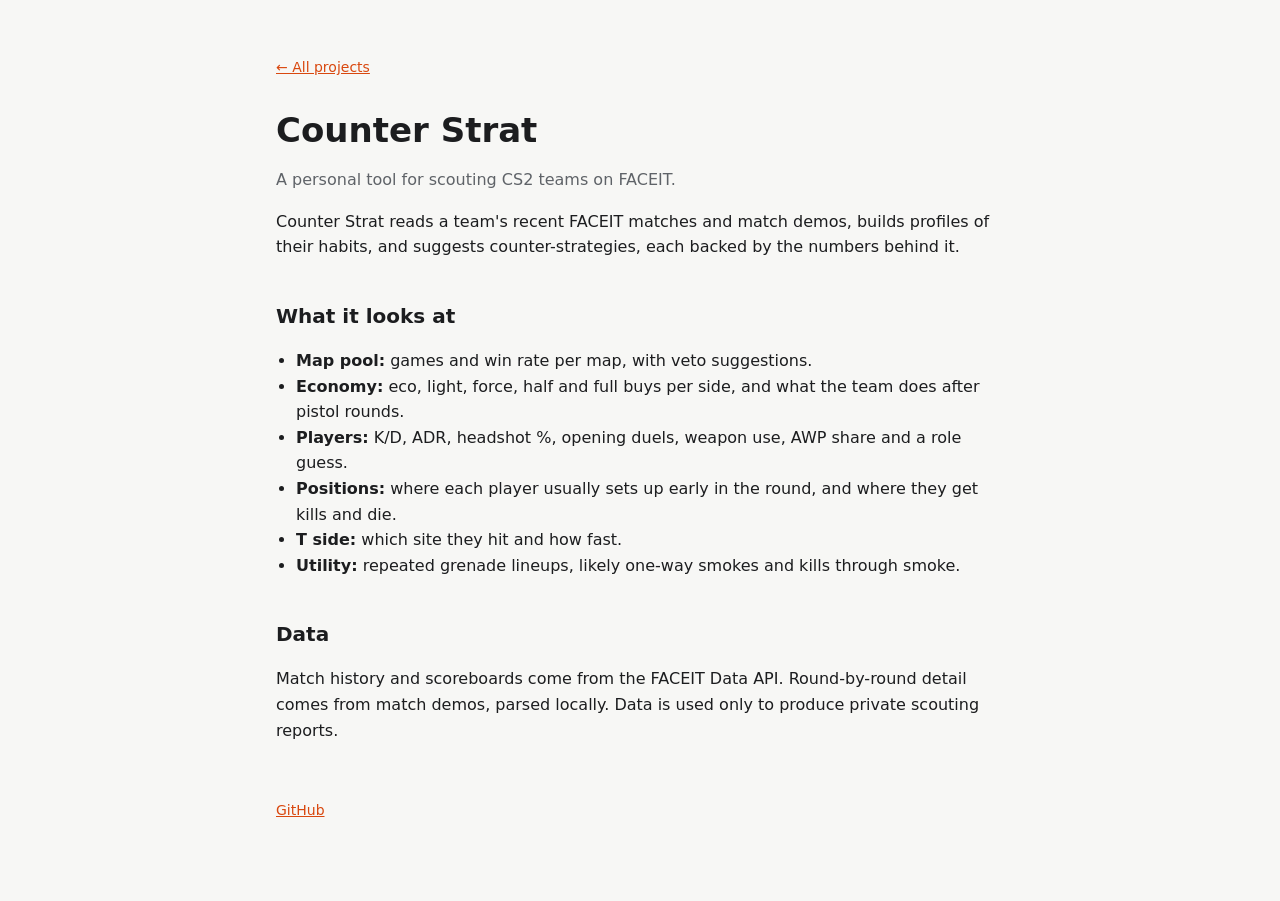
==== counter-strat/index.html @ d6b8cf2e "Set up personal site with Counter Strat project page Co-Authored-By: Claude Opus 5.5 <noreply@anthro" ====
<!doctype html>
<html lang="en">
<head>
<meta charset="utf-8">
<meta name="viewport" content="width=device-width, initial-scale=1">
<title>Counter Strat</title>
<meta name="description" content="FACEIT CS2 team scouting and counter-strategy tool.">
<link rel="stylesheet" href="../assets/style.css">
</head>
<body>
<main>
  <nav><a href="../">&larr; All projects</a></nav>
  <h1>Counter Strat</h1>
  <p class="muted">A personal tool for scouting CS2 teams on FACEIT.</p>

  <p>Counter Strat reads a team's recent FACEIT matches and match demos, builds profiles of their habits, and
    suggests counter-strategies, each backed by the numbers behind it.</p>

  <h2>What it looks at</h2>
  <ul>
    <li><b>Map pool:</b> games and win rate per map, with veto suggestions.</li>
    <li><b>Economy:</b> eco, light, force, half and full buys per side, and what the team does after pistol rounds.</li>
    <li><b>Players:</b> K/D, ADR, headshot %, opening duels, weapon use, AWP share and a role guess.</li>
    <li><b>Positions:</b> where each player usually sets up early in the round, and where they get kills and die.</li>
    <li><b>T side:</b> which site they hit and how fast.</li>
    <li><b>Utility:</b> repeated grenade lineups, likely one-way smokes and kills through smoke.</li>
  </ul>

  <h2>Data</h2>
  <p>Match history and scoreboards come from the FACEIT Data API. Round-by-round detail comes from match demos,
    parsed locally. Data is used only to produce private scouting reports.</p>

  <footer><a href="https://github.com/vandensp">GitHub</a></footer>
</main>
</body>
</html>
---- assets/style.css ----
:root{--bg:#f7f7f5;--card:#ffffff;--fg:#1c1d1f;--muted:#5f6368;--line:#e4e4e0;--acc:#d9480f}
@media (prefers-color-scheme:dark){:root:not([data-theme="light"]){--bg:#121315;--card:#1b1d20;--fg:#ececec;--muted:#a0a4aa;--line:#2c2f33;--acc:#ff8a4c}}
:root[data-theme="dark"]{--bg:#121315;--card:#1b1d20;--fg:#ececec;--muted:#a0a4aa;--line:#2c2f33;--acc:#ff8a4c}
*{box-sizing:border-box}
body{margin:0;background:var(--bg);color:var(--fg);font:16px/1.6 system-ui,-apple-system,"Segoe UI",sans-serif}
main{max-width:760px;margin:0 auto;padding:56px 16px 80px}
a{color:var(--acc)}
h1{font-size:34px;line-height:1.2;margin:0 0 8px}
h2{font-size:20px;margin:40px 0 12px}
.muted{color:var(--muted)}
.card{display:block;background:var(--card);border:1px solid var(--line);border-radius:12px;padding:18px 20px;margin:12px 0;text-decoration:none;color:inherit}
a.card:hover{border-color:var(--acc)}
.card h3{margin:0 0 4px;font-size:18px}
.tag{display:inline-block;font-size:12px;padding:1px 8px;border:1px solid var(--line);border-radius:99px;color:var(--muted);margin-right:4px}
nav{font-size:14px;margin-bottom:32px}
ul{padding-left:20px}
code{background:var(--card);border:1px solid var(--line);border-radius:4px;padding:0 4px}
footer{margin-top:56px;font-size:14px;color:var(--muted)}
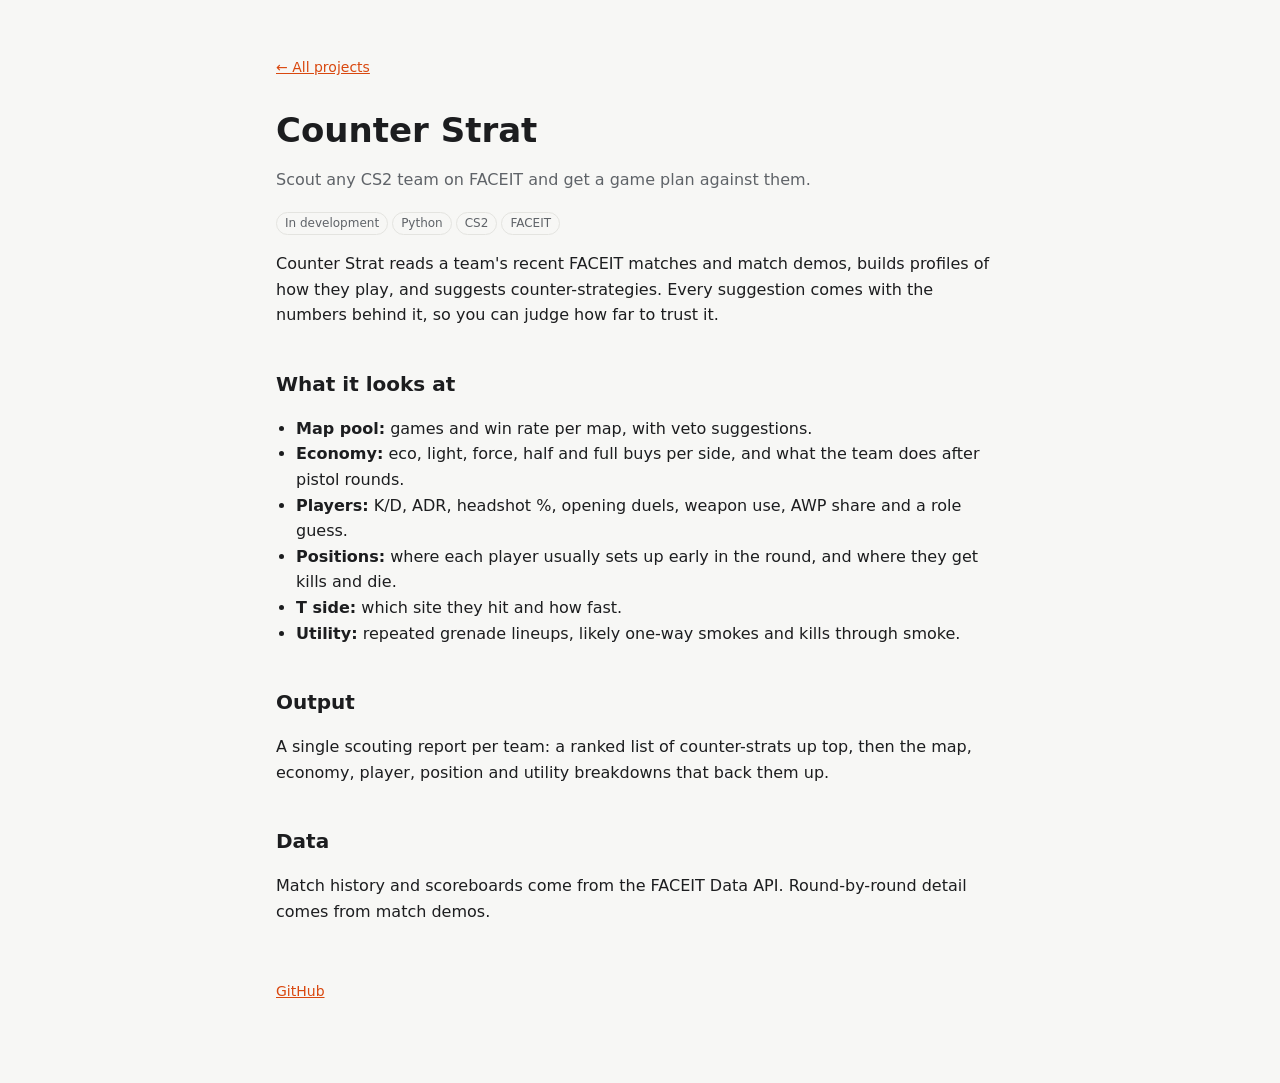
==== commit 4acc44d1: "Add project pages for Silly VR, TTRPG Builder and Scary Magic System Adds an Earlier work section, a" ====
--- a/counter-strat/index.html
+++ b/counter-strat/index.html
@@ -4,17 +4,18 @@
 <meta charset="utf-8">
 <meta name="viewport" content="width=device-width, initial-scale=1">
 <title>Counter Strat</title>
-<meta name="description" content="FACEIT CS2 team scouting and counter-strategy tool.">
+<meta name="description" content="Scouting and counter-strategy tool for CS2 teams on FACEIT.">
 <link rel="stylesheet" href="../assets/style.css">
 </head>
 <body>
 <main>
   <nav><a href="../">&larr; All projects</a></nav>
   <h1>Counter Strat</h1>
-  <p class="muted">A personal tool for scouting CS2 teams on FACEIT.</p>
+  <p class="muted">Scout any CS2 team on FACEIT and get a game plan against them.</p>
+  <span class="tag">In development</span><span class="tag">Python</span><span class="tag">CS2</span><span class="tag">FACEIT</span>
 
-  <p>Counter Strat reads a team's recent FACEIT matches and match demos, builds profiles of their habits, and
-    suggests counter-strategies, each backed by the numbers behind it.</p>
+  <p>Counter Strat reads a team's recent FACEIT matches and match demos, builds profiles of how they play, and
+    suggests counter-strategies. Every suggestion comes with the numbers behind it, so you can judge how far to trust it.</p>
 
   <h2>What it looks at</h2>
   <ul>
@@ -26,10 +27,12 @@
     <li><b>Utility:</b> repeated grenade lineups, likely one-way smokes and kills through smoke.</li>
   </ul>
 
+  <h2>Output</h2>
+  <p>A single scouting report per team: a ranked list of counter-strats up top, then the map, economy, player,
+    position and utility breakdowns that back them up.</p>
+
   <h2>Data</h2>
-  <p>Match history and scoreboards come from the FACEIT Data API. Round-by-round detail comes from match demos,
-    parsed locally. Data is used only to produce private scouting reports.</p>
-
+  <p>Match history and scoreboards come from the FACEIT Data API. Round-by-round detail comes from match demos.</p>
   <footer><a href="https://github.com/vandensp">GitHub</a></footer>
 </main>
 </body>
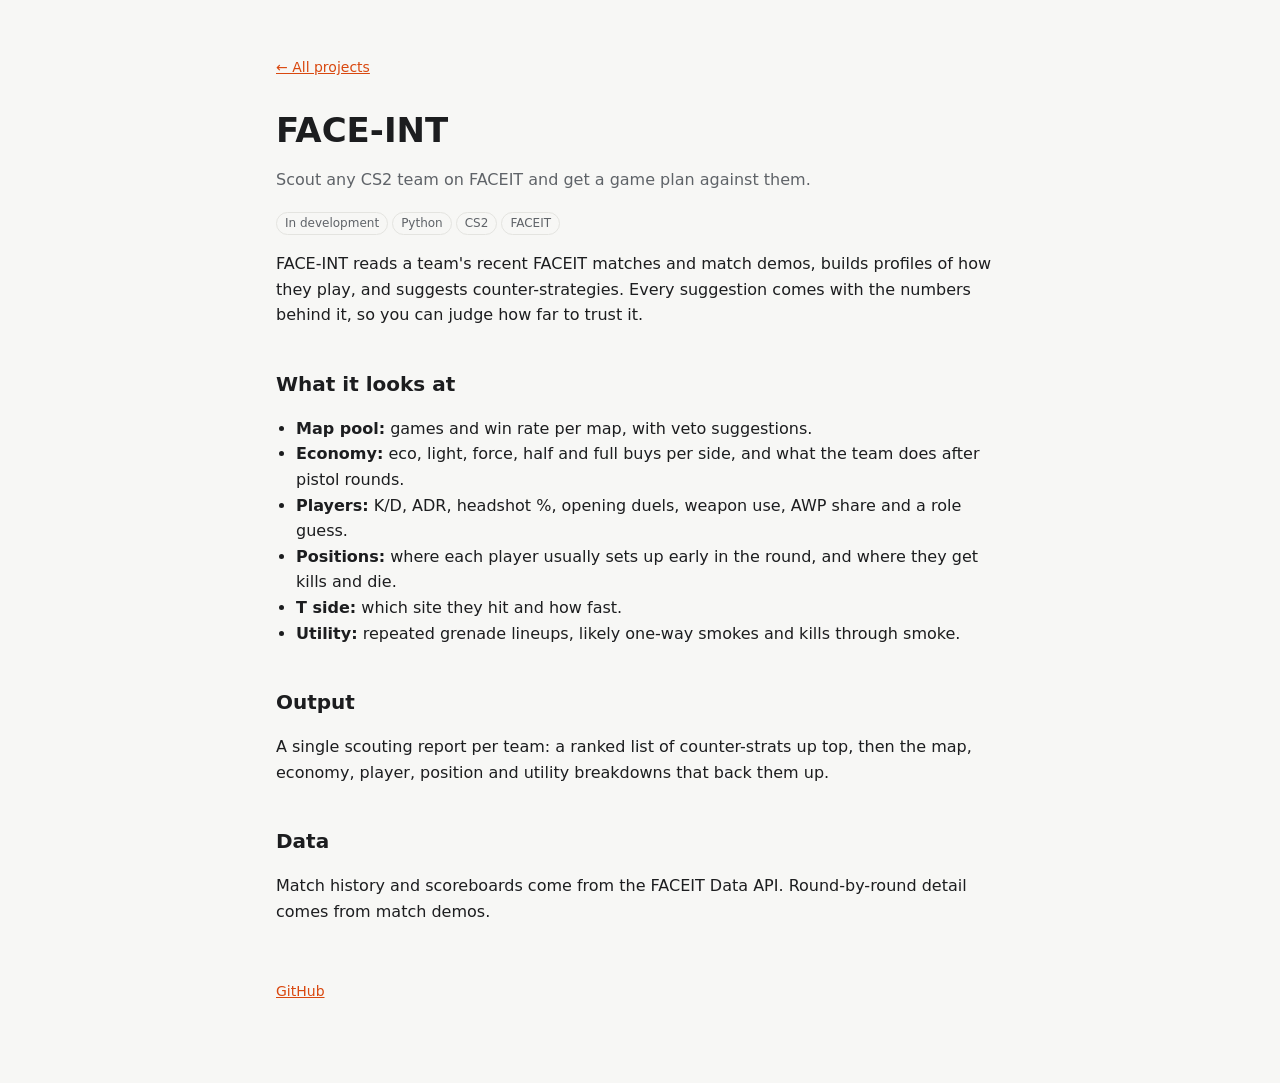
==== commit 37fb6498: "Rename the Counter Strat page to FACE-INT The page moves to /face-int/. The old /counter-strat/ addr" ====
--- a/counter-strat/index.html
+++ b/counter-strat/index.html
@@ -2,38 +2,9 @@
 <html lang="en">
 <head>
 <meta charset="utf-8">
-<meta name="viewport" content="width=device-width, initial-scale=1">
-<title>Counter Strat</title>
-<meta name="description" content="Scouting and counter-strategy tool for CS2 teams on FACEIT.">
-<link rel="stylesheet" href="../assets/style.css">
+<title>FACE-INT</title>
+<meta http-equiv="refresh" content="0; url=../face-int/">
+<link rel="canonical" href="https://vandensp.github.io/face-int/">
 </head>
-<body>
-<main>
-  <nav><a href="../">&larr; All projects</a></nav>
-  <h1>Counter Strat</h1>
-  <p class="muted">Scout any CS2 team on FACEIT and get a game plan against them.</p>
-  <span class="tag">In development</span><span class="tag">Python</span><span class="tag">CS2</span><span class="tag">FACEIT</span>
-
-  <p>Counter Strat reads a team's recent FACEIT matches and match demos, builds profiles of how they play, and
-    suggests counter-strategies. Every suggestion comes with the numbers behind it, so you can judge how far to trust it.</p>
-
-  <h2>What it looks at</h2>
-  <ul>
-    <li><b>Map pool:</b> games and win rate per map, with veto suggestions.</li>
-    <li><b>Economy:</b> eco, light, force, half and full buys per side, and what the team does after pistol rounds.</li>
-    <li><b>Players:</b> K/D, ADR, headshot %, opening duels, weapon use, AWP share and a role guess.</li>
-    <li><b>Positions:</b> where each player usually sets up early in the round, and where they get kills and die.</li>
-    <li><b>T side:</b> which site they hit and how fast.</li>
-    <li><b>Utility:</b> repeated grenade lineups, likely one-way smokes and kills through smoke.</li>
-  </ul>
-
-  <h2>Output</h2>
-  <p>A single scouting report per team: a ranked list of counter-strats up top, then the map, economy, player,
-    position and utility breakdowns that back them up.</p>
-
-  <h2>Data</h2>
-  <p>Match history and scoreboards come from the FACEIT Data API. Round-by-round detail comes from match demos.</p>
-  <footer><a href="https://github.com/vandensp">GitHub</a></footer>
-</main>
-</body>
+<body><p>This page moved to <a href="../face-int/">FACE-INT</a>.</p></body>
 </html>
